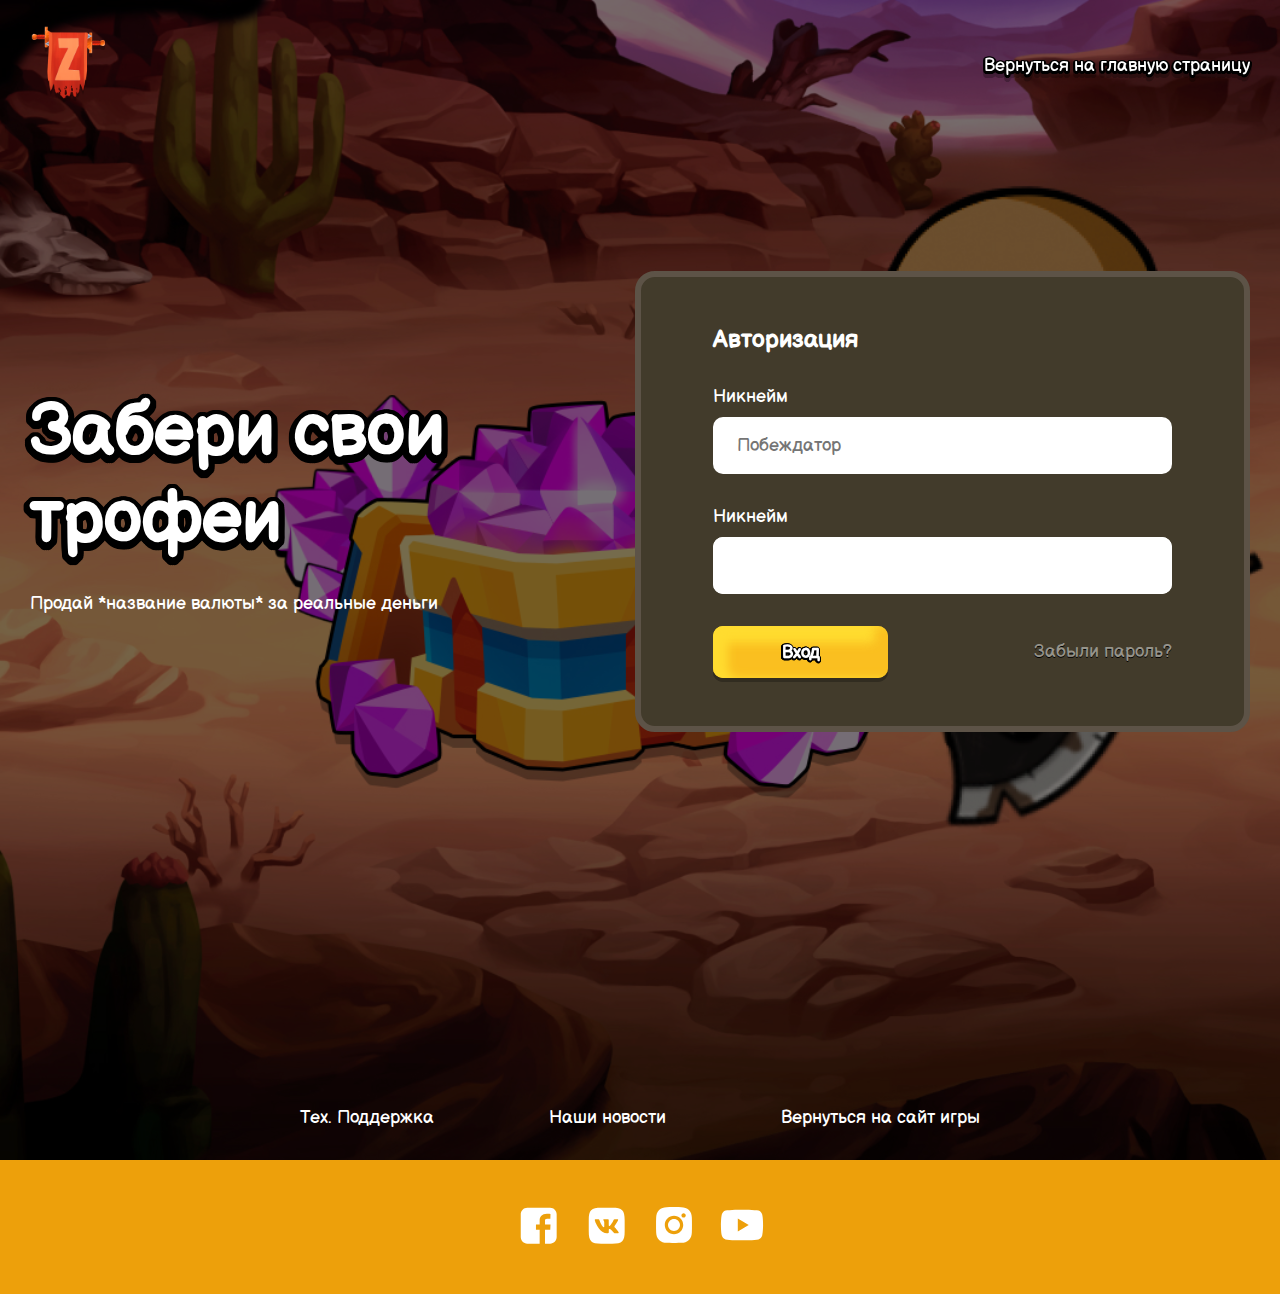
==== index.html @ 7379cda2 "first version" ====
<!DOCTYPE html>
<html lang="en">
  <head>
    <meta charset="UTF-8" />
    <meta http-equiv="X-UA-Compatible" content="IE=edge" />
    <meta name="viewport" content="width=device-width, initial-scale=1.0" />
    <link rel="stylesheet" href="styles/style.css" />
    <title>Zaruba</title>
  </head>
  <body>
    <header class="page-header">
      <nav class="header-nav center">
        <a href=""><img src="assets/header-logo.png" alt="" /></a>
        <a href="">Вернуться на главную страницу</a>
      </nav>
    </header>
    <div class="popup-notification">test</div>
    <main class="center">
      <div class="main-text">
        <h1>Забери свои трофеи</h1>
        <p>Продай *название валюты* за реальные деньги</p>
      </div>
      <form name="authorization-form" action="" class="main-form">
        <h1>Авторизация</h1>
        <label for="nickname">Никнейм</label>
        <input name="nickname" type="text" placeholder="Побеждатор" />
        <div class="password-input">
          <label for="password">Никнейм</label>
          <input name="password" type="password" data-value="" />
          <input type="text" class="input-overlay" />
        </div>
        <div class="form-buttons">
          <button type="submit" class="submit-button yellow-button">
            Вход
          </button>
          <button type="button" class="forgot-password-button">
            Забыли пароль?
          </button>
        </div>
      </form>
      <form name="forgot-password-form" action="" class="forgot-password-form">
        <h1>Восстановление пароля</h1>
        <label for="forgot-password-email">Введите вашу почту</label>
        <input type="email" name="forgot-password-email" />
        <div class="form-buttons">
          <button type="submit" class="submit-email-button yellow-button">
            Отправить
          </button>
          <button type="button" class="remembered-password-button">
            Вспомнили пароль?
          </button>
        </div>
      </form>
    </main>
    <footer class="page-footer">
      <div class="outer-text">
        <a href="#">Тех. Поддержка</a>
        <a href="#">Наши новости</a>
        <a href="#">Вернуться на сайт игры</a>
      </div>
      <div class="social-links">
        <div class="social-links-inside">
          <a href="">
            <svg
              width="46"
              height="46"
              viewBox="0 0 46 46"
              fill="none"
              xmlns="http://www.w3.org/2000/svg"
            >
              <path
                d="M12.3085 5.75C8.67537 5.75 5.75 8.67537 5.75 12.3085V35.1099C5.75 38.743 8.67537 41.6684 12.3085 41.6684H24.6666V27.6265H20.9536V22.571H24.6666V18.2518C24.6666 14.8585 26.8605 11.7428 31.9143 11.7428C33.9605 11.7428 35.4736 11.9392 35.4736 11.9392L35.3546 16.6602C35.3546 16.6602 33.8114 16.6456 32.1275 16.6456C30.3051 16.6456 30.0128 17.4853 30.0128 18.8793V22.5711H35.4994L35.2603 27.6266H30.0128V41.6684H35.1099C38.743 41.6684 41.6683 38.743 41.6683 35.1099V12.3085C41.6683 8.6754 38.743 5.75004 35.1099 5.75004H12.3084L12.3085 5.75Z"
                fill="white"
              />
            </svg>
          </a>
          <a href="">
            <svg
              width="46"
              height="46"
              viewBox="0 0 46 46"
              fill="none"
              xmlns="http://www.w3.org/2000/svg"
            >
              <path
                d="M29.2219 5.75H18.1964C8.13513 5.75 5.75 8.13513 5.75 18.1964V29.2219C5.75 39.2832 8.13513 41.6683 18.1964 41.6683H29.2219C39.2832 41.6683 41.6683 39.2832 41.6683 29.2219V18.1964C41.6683 8.13513 39.2596 5.75 29.2219 5.75ZM34.7464 31.3724H32.139C31.1513 31.3724 30.8471 30.589 29.0704 28.7886C27.5271 27.2925 26.8435 27.0938 26.463 27.0938C25.9254 27.0938 25.7727 27.2453 25.7727 27.9828V30.3387C25.7727 30.9706 25.5741 31.35 23.9017 31.35C21.136 31.35 18.0674 29.6776 15.9157 26.5618C12.6708 21.9958 11.783 18.5758 11.783 17.8687C11.783 17.4882 11.9345 17.1324 12.6652 17.1324H15.2782C15.9393 17.1324 16.1907 17.4366 16.4477 18.1437C17.7396 21.8735 19.8913 25.1408 20.7791 25.1408C21.1069 25.1408 21.2584 24.9893 21.2584 24.1531V20.301C21.1585 18.5242 20.2235 18.3715 20.2235 17.7407C20.2235 17.4366 20.4749 17.1324 20.8779 17.1324H24.987C25.5426 17.1324 25.7469 17.4366 25.7469 18.0909V23.2877C25.7469 23.8489 25.9983 24.0476 26.1499 24.0476C26.4776 24.0476 26.7582 23.8489 27.3654 23.2406C29.2421 21.136 30.5868 17.8911 30.5868 17.8911C30.7618 17.5106 31.066 17.1548 31.7271 17.1548H34.3401C35.1235 17.1548 35.2986 17.5578 35.1235 18.119C34.7958 19.6387 31.598 24.152 31.598 24.152C31.3231 24.6077 31.2175 24.8063 31.598 25.3148C31.8786 25.6953 32.7912 26.4843 33.3984 27.1915C34.5152 28.4598 35.3738 29.5238 35.6028 30.2601C35.8598 30.9908 35.4805 31.3713 34.743 31.3713L34.7464 31.3724Z"
                fill="white"
              />
            </svg>
          </a>
          <a href="">
            <svg
              width="46"
              height="46"
              viewBox="0 0 46 46"
              fill="none"
              xmlns="http://www.w3.org/2000/svg"
            >
              <path
                d="M23.0009 17.0122C19.7037 17.0122 17.0129 19.703 17.0129 23.0003C17.0129 26.2976 19.7037 28.9884 23.0009 28.9884C26.2982 28.9884 28.989 26.2976 28.989 23.0003C28.989 19.703 26.2982 17.0122 23.0009 17.0122ZM40.9607 23.0003C40.9607 20.5206 40.9832 18.0634 40.8439 15.5882C40.7047 12.7132 40.0488 10.1616 37.9465 8.05929C35.8396 5.95246 33.2925 5.30109 30.4175 5.16183C27.9379 5.02258 25.4806 5.04504 23.0054 5.04504C20.5257 5.04504 18.0685 5.02258 15.5933 5.16183C12.7183 5.30109 10.1668 5.95695 8.06442 8.05929C5.95759 10.1661 5.30622 12.7132 5.16696 15.5882C5.0277 18.0679 5.05016 20.5251 5.05016 23.0003C5.05016 25.4755 5.0277 27.9372 5.16696 30.4124C5.30622 33.2874 5.96208 35.839 8.06442 37.9413C10.1713 40.0482 12.7183 40.6995 15.5933 40.8388C18.073 40.978 20.5302 40.9556 23.0054 40.9556C25.4851 40.9556 27.9424 40.978 30.4175 40.8388C33.2925 40.6995 35.8441 40.0437 37.9465 37.9413C40.0533 35.8345 40.7047 33.2874 40.8439 30.4124C40.9877 27.9372 40.9607 25.48 40.9607 23.0003ZM23.0009 32.2138C17.9023 32.2138 13.7875 28.0989 13.7875 23.0003C13.7875 17.9017 17.9023 13.7868 23.0009 13.7868C28.0996 13.7868 32.2144 17.9017 32.2144 23.0003C32.2144 28.0989 28.0996 32.2138 23.0009 32.2138ZM32.5918 15.5612C31.4013 15.5612 30.44 14.5999 30.44 13.4095C30.44 12.2191 31.4013 11.2577 32.5918 11.2577C33.7822 11.2577 34.7435 12.2191 34.7435 13.4095C34.7439 13.6922 34.6885 13.9721 34.5805 14.2334C34.4724 14.4946 34.314 14.7319 34.1141 14.9318C33.9142 15.1317 33.6769 15.2902 33.4156 15.3982C33.1544 15.5062 32.8744 15.5616 32.5918 15.5612Z"
                fill="white"
              />
            </svg>
          </a>
          <a href="">
            <svg
              width="46"
              height="46"
              viewBox="0 0 46 46"
              fill="none"
              xmlns="http://www.w3.org/2000/svg"
            >
              <path
                d="M43.2026 12.4572C42.9626 11.5296 42.492 10.6836 41.8379 10.004C41.1837 9.32444 40.3691 8.83504 39.4754 8.58479C36.1858 7.66675 22.9993 7.66675 22.9993 7.66675C22.9993 7.66675 9.81285 7.66675 6.52329 8.57991C5.62923 8.82934 4.81415 9.31848 4.15991 9.99819C3.50568 10.6779 3.03531 11.5243 2.79606 12.4523C1.91602 15.8706 1.91602 23.0001 1.91602 23.0001C1.91602 23.0001 1.91602 30.1296 2.79606 33.543C3.28078 35.4279 4.71144 36.9124 6.52329 37.4154C9.81285 38.3334 22.9993 38.3334 22.9993 38.3334C22.9993 38.3334 36.1858 38.3334 39.4754 37.4154C41.292 36.9124 42.7179 35.4279 43.2026 33.543C44.0827 30.1296 44.0827 23.0001 44.0827 23.0001C44.0827 23.0001 44.0827 15.8706 43.2026 12.4572ZM18.8109 29.5436V16.4566L29.7291 22.9512L18.8109 29.5436Z"
                fill="white"
              />
            </svg>
          </a>
        </div>
      </div>
    </footer>
    <script src="scripts/main.js"></script>
  </body>
</html>
---- styles/style.css ----
* {
  padding: 0;
  margin: 0;
}

.center {
  max-width: 1220px;
  margin: 0 auto;
}

body {
  background: url("../assets/background.jpg"), rgba(51, 51, 51, 0.68);
  background-size: cover;
  background-repeat: no-repeat;
  position: relative;
  min-height: 100vh;
  background-blend-mode: multiply;
  display: flex;
  flex-direction: column;
  overflow-x: hidden;
}

@font-face {
  font-family: "Balsamiq Sans Regular";
  src: url("../assets/fonts/BalsamiqSans-Regular.ttf");
}
.yellow-button {
  transition: all 0.3s ease-in-out;
  filter: drop-shadow(0px 4px 0px rgba(0, 0, 0, 0.25));
  padding: 20px 37px;
  font-family: "Balsamiq Sans Regular";
  font-weight: 700;
  font-size: 18px;
  line-height: 120%;
  text-align: center;
  color: #ffffff;
  border: 1px solid #000000;
  border: none;
  outline: none;
  background: #ffdc30;
  box-shadow: inset 15px 0px 10px 0px #ffdc30, inset -8px -30px 10px 5px rgba(247, 171, 22, 0.6);
  border-radius: 10px;
  text-shadow: 1.2px 0.5px 0 #000, 1.10868px 0.95924px 0 #000, 0.84852px 1.34852px 0 #000, 0.45924px 1.60868px 0 #000, 0px 1.7px 0 #000, -0.45924px 1.60868px 0 #000, -0.84852px 1.34852px 0 #000, -1.10868px 0.95924px 0 #000, -1.2px 0.5px 0 #000, -1.10868px 0.04076px 0 #000, -0.84852px -0.34852px 0 #000, -0.45924px -0.60868px 0 #000, 0px -0.7px 0 #000, 0.45924px -0.60868px 0 #000, 0.84852px -0.34852px 0 #000, 1.10868px 0.04076px 0 #000;
}
.yellow-button:hover, .yellow-button:focus {
  cursor: pointer;
  background: #ffdc30;
  box-shadow: none;
}

.page-header {
  padding: 25px 0 20px 0;
  margin-bottom: 145px;
}
.page-header .header-nav {
  display: flex;
  justify-content: space-between;
  align-items: center;
}
.page-header .header-nav a {
  font-family: "Balsamiq Sans Regular";
  color: #fff;
  text-decoration: none;
  font-size: 18px;
  line-height: 120%;
  text-shadow: 2px 1px 0 #000, 1.8478px 1.7654px 0 #000, 1.4142px 2.4142px 0 #000, 0.7654px 2.8478px 0 #000, 0px 3px 0 #000, -0.7654px 2.8478px 0 #000, -1.4142px 2.4142px 0 #000, -1.8478px 1.7654px 0 #000, -2px 1px 0 #000, -1.8478px 0.2346px 0 #000, -1.4142px -0.4142px 0 #000, -0.7654px -0.8478px 0 #000, 0px -1px 0 #000, 0.7654px -0.8478px 0 #000, 1.4142px -0.4142px 0 #000, 1.8478px 0.2346px 0 #000;
  filter: drop-shadow(0px 4px 0px rgba(0, 0, 0, 0.25));
}
.page-header .header-nav a img {
  max-height: 75px;
  max-width: 75px;
}

.popup-notification {
  display: inline-block;
  padding: 34px 72px;
  background: #423b2b;
  border: 6px solid #5d5347;
  box-sizing: border-box;
  border-radius: 20px;
  font-family: "Balsamiq Sans Regular";
  font-size: 24px;
  color: #fff;
  display: flex;
  justify-content: space-between;
  align-items: center;
  position: absolute;
  right: -100%;
  transition: all 0.6s ease-in-out;
}

main {
  display: flex;
  justify-content: space-between;
  align-items: center;
  padding-bottom: 375px;
}
main .main-text {
  margin-right: 170px;
}
main .main-text h1 {
  font-family: "Balsamiq Sans Regular";
  font-weight: bold;
  color: #fff;
  font-size: 72px;
  margin-bottom: 30px;
  text-shadow: 6px 2px 0 #000, 5.5434px 4.2962px 0 #000, 4.2426px 6.2426px 0 #000, 2.2962px 7.5434px 0 #000, 0px 8px 0 #000, -2.2962px 7.5434px 0 #000, -4.2426px 6.2426px 0 #000, -5.5434px 4.2962px 0 #000, -6px 2px 0 #000, -5.5434px -0.2962px 0 #000, -4.2426px -2.2426px 0 #000, -2.2962px -3.5434px 0 #000, 0px -4px 0 #000, 2.2962px -3.5434px 0 #000, 4.2426px -2.2426px 0 #000, 5.5434px -0.2962px 0 #000;
}
main .main-text p {
  font-family: "Balsamiq Sans Regular";
  color: #fff;
  font-size: 18px;
}
main form {
  display: flex;
  flex-direction: column;
  flex-wrap: wrap;
  padding: 48px 72px;
  background: #423b2b;
  border: 6px solid #5d5347;
  box-sizing: border-box;
  min-width: 615px;
  border-radius: 20px;
  font-family: "Balsamiq Sans Regular";
  color: #fff;
}
main form h1 {
  font-size: 24px;
  margin-bottom: 32px;
}
main form label {
  font-size: 18px;
  margin-bottom: 10px;
}
main form input {
  padding: 16px 22px;
  border: none;
  outline: none;
  border-radius: 10px;
  border: 2px solid transparent;
  box-sizing: border-box;
  font-size: 18px;
  font-family: "Balsamiq Sans Regular";
}
main form input:not(last-of-type) {
  margin-bottom: 24px;
}
main form input:last-of-type {
  margin-bottom: 32px;
}
main form .form-buttons {
  display: flex;
  justify-content: space-between;
  align-items: center;
}
main form .form-buttons button:first-of-type {
  display: inline-block;
  width: 175px;
  padding: 16px 0px;
  max-height: 52px;
}
main form .form-buttons button:last-of-type {
  background: transparent;
  border: none;
  outline: none;
  font-family: "Balsamiq Sans Regular";
  font-size: 18px;
  color: #96948b;
  text-shadow: 0px 1px 0px #000000;
}
main form .password-input {
  display: flex;
  flex-direction: column;
  position: relative;
  margin-bottom: 32px;
}
main form .password-input input {
  margin-bottom: 0;
}
main form .password-input .input-overlay {
  position: absolute;
  bottom: 0;
  left: 0;
  width: 100%;
  margin-bottom: 0;
  z-index: 100;
}
main .forgot-password-form {
  display: none;
  margin-bottom: 121px;
}

.page-footer {
  margin-top: auto;
}
.page-footer .outer-text {
  margin: 0 auto;
  max-width: 680px;
  display: flex;
  justify-content: space-between;
  margin-bottom: 32px;
}
.page-footer .outer-text a {
  font-family: "Balsamiq Sans Regular";
  color: #fff;
  font-size: 18px;
  text-decoration: none;
}
.page-footer .social-links {
  width: 100%;
  background: #eda00b;
  padding: 42px 0;
}
.page-footer .social-links .social-links-inside {
  max-width: 250px;
  margin: 0 auto;
  display: flex;
  justify-content: space-between;
}

/*# sourceMappingURL=style.css.map */
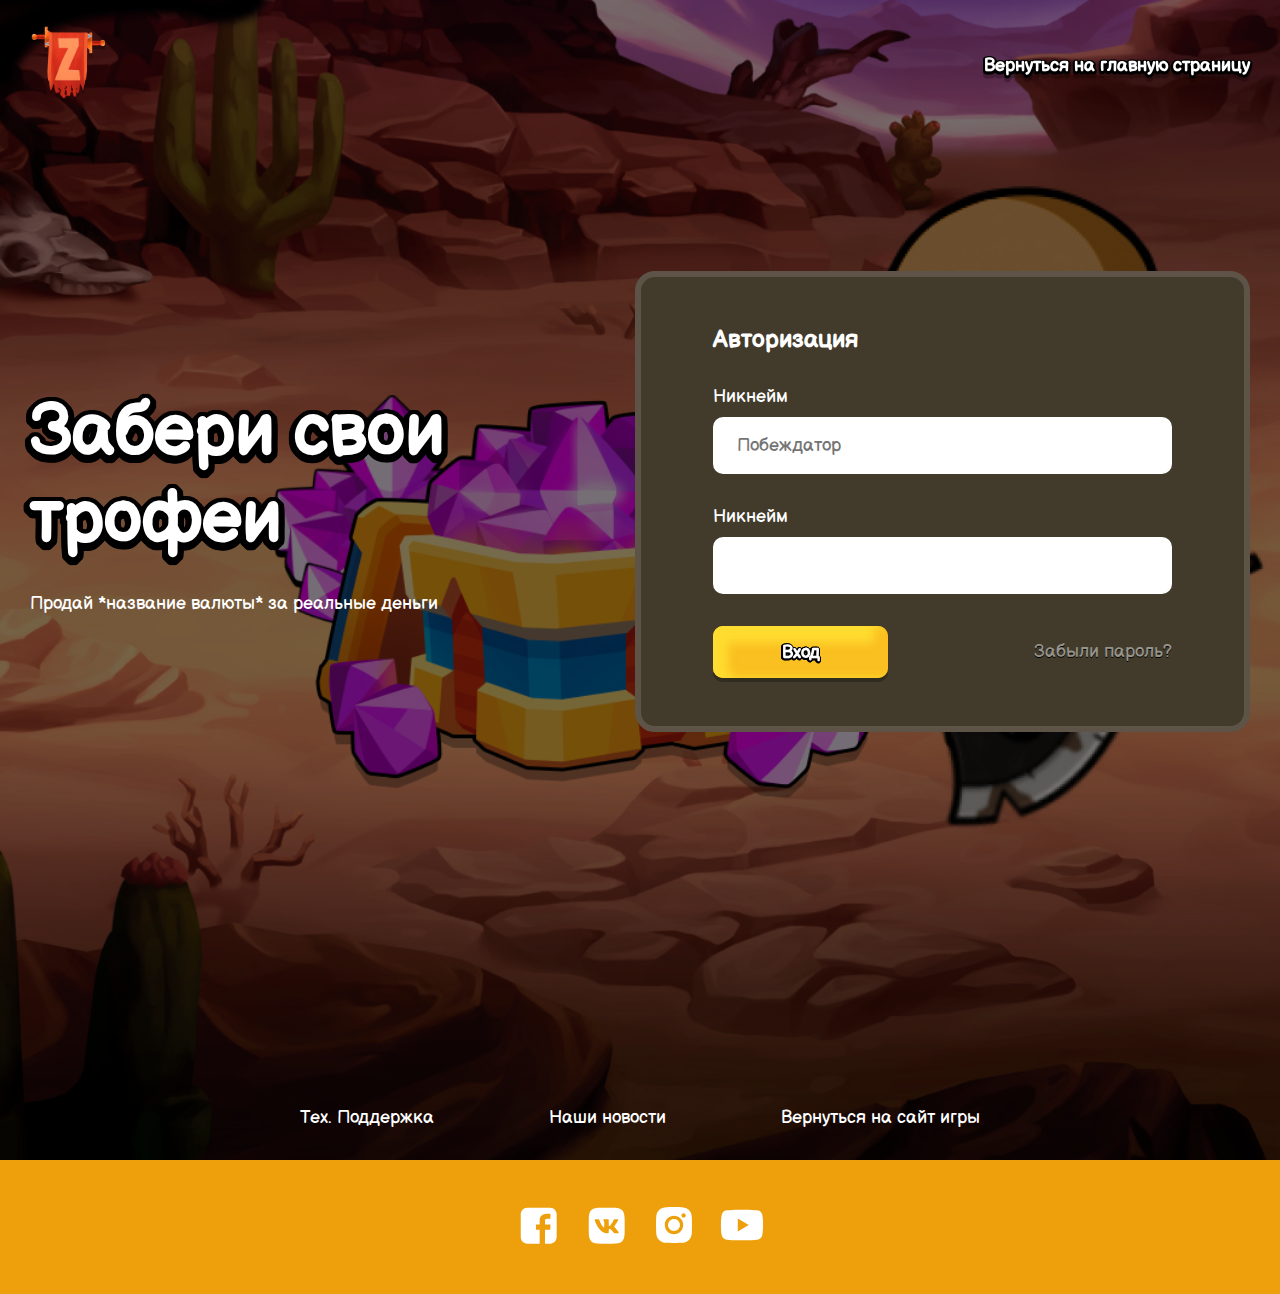
==== commit c1c6c574: "adaptivity" ====
--- a/index.html
+++ b/index.html
@@ -27,7 +27,7 @@
         <div class="password-input">
           <label for="password">Никнейм</label>
           <input name="password" type="password" data-value="" />
-          <input type="text" class="input-overlay" />
+          <!-- <input type="text" class="input-overlay" /> -->
         </div>
         <div class="form-buttons">
           <button type="submit" class="submit-button yellow-button">
@@ -43,7 +43,10 @@
         <label for="forgot-password-email">Введите вашу почту</label>
         <input type="email" name="forgot-password-email" />
         <div class="form-buttons">
-          <button type="submit" class="submit-email-button yellow-button">
+          <button
+            type="submit"
+            class="submit-email-button submit-button yellow-button"
+          >
             Отправить
           </button>
           <button type="button" class="remembered-password-button">
--- a/styles/style.css
+++ b/styles/style.css
@@ -65,6 +65,7 @@
   line-height: 120%;
   text-shadow: 2px 1px 0 #000, 1.8478px 1.7654px 0 #000, 1.4142px 2.4142px 0 #000, 0.7654px 2.8478px 0 #000, 0px 3px 0 #000, -0.7654px 2.8478px 0 #000, -1.4142px 2.4142px 0 #000, -1.8478px 1.7654px 0 #000, -2px 1px 0 #000, -1.8478px 0.2346px 0 #000, -1.4142px -0.4142px 0 #000, -0.7654px -0.8478px 0 #000, 0px -1px 0 #000, 0.7654px -0.8478px 0 #000, 1.4142px -0.4142px 0 #000, 1.8478px 0.2346px 0 #000;
   filter: drop-shadow(0px 4px 0px rgba(0, 0, 0, 0.25));
+  font-weight: bold;
 }
 .page-header .header-nav a img {
   max-height: 75px;
@@ -85,7 +86,7 @@
   justify-content: space-between;
   align-items: center;
   position: absolute;
-  right: -100%;
+  right: -200%;
   transition: all 0.6s ease-in-out;
 }
 
@@ -167,6 +168,7 @@
   font-size: 18px;
   color: #96948b;
   text-shadow: 0px 1px 0px #000000;
+  cursor: pointer;
 }
 main form .password-input {
   display: flex;
@@ -176,14 +178,6 @@
 }
 main form .password-input input {
   margin-bottom: 0;
-}
-main form .password-input .input-overlay {
-  position: absolute;
-  bottom: 0;
-  left: 0;
-  width: 100%;
-  margin-bottom: 0;
-  z-index: 100;
 }
 main .forgot-password-form {
   display: none;
@@ -218,4 +212,76 @@
   justify-content: space-between;
 }
 
+@media (max-width: 375px) {
+  .center {
+    box-sizing: border-box;
+    width: 100%;
+    max-width: 100%;
+    padding: 0 15px;
+  }
+
+  .popup-notification {
+    padding: 24px !important;
+    width: 330px;
+    font-size: 14px !important;
+    position: fixed !important;
+  }
+
+  .page-header {
+    padding: 12px 0 25px 0 !important;
+    margin-bottom: 0 !important;
+  }
+
+  main .main-text {
+    display: none;
+  }
+  main .main-form,
+main .forgot-password-form {
+    max-width: 100% !important;
+    width: 100% !important;
+    min-width: 100%;
+    padding: 45px 38px 48px 38px;
+    margin-bottom: 48px;
+  }
+  main .main-form h1,
+main .forgot-password-form h1 {
+    margin-bottom: 24px;
+  }
+  main .main-form label,
+main .forgot-password-form label {
+    font-size: 16px;
+  }
+  main .main-form input:not(:last-of-type),
+main .forgot-password-form input:not(:last-of-type) {
+    margin-bottom: 24px;
+  }
+  main .main-form .password-input,
+main .forgot-password-form .password-input {
+    margin-bottom: 24px;
+  }
+  main .main-form .form-buttons,
+main .forgot-password-form .form-buttons {
+    flex-direction: column;
+  }
+  main .main-form .form-buttons .submit-button,
+main .forgot-password-form .form-buttons .submit-button {
+    margin-bottom: 24px;
+  }
+  main .forgot-password-form {
+    margin-bottom: 135px;
+  }
+
+  .page-footer .outer-text {
+    flex-direction: column;
+    align-items: center;
+    margin-bottom: 48px !important;
+  }
+  .page-footer .outer-text a:not(:last-of-type) {
+    margin-bottom: 11px;
+  }
+  .page-footer .social-links {
+    padding: 24px 0 !important;
+  }
+}
+
 /*# sourceMappingURL=style.css.map */
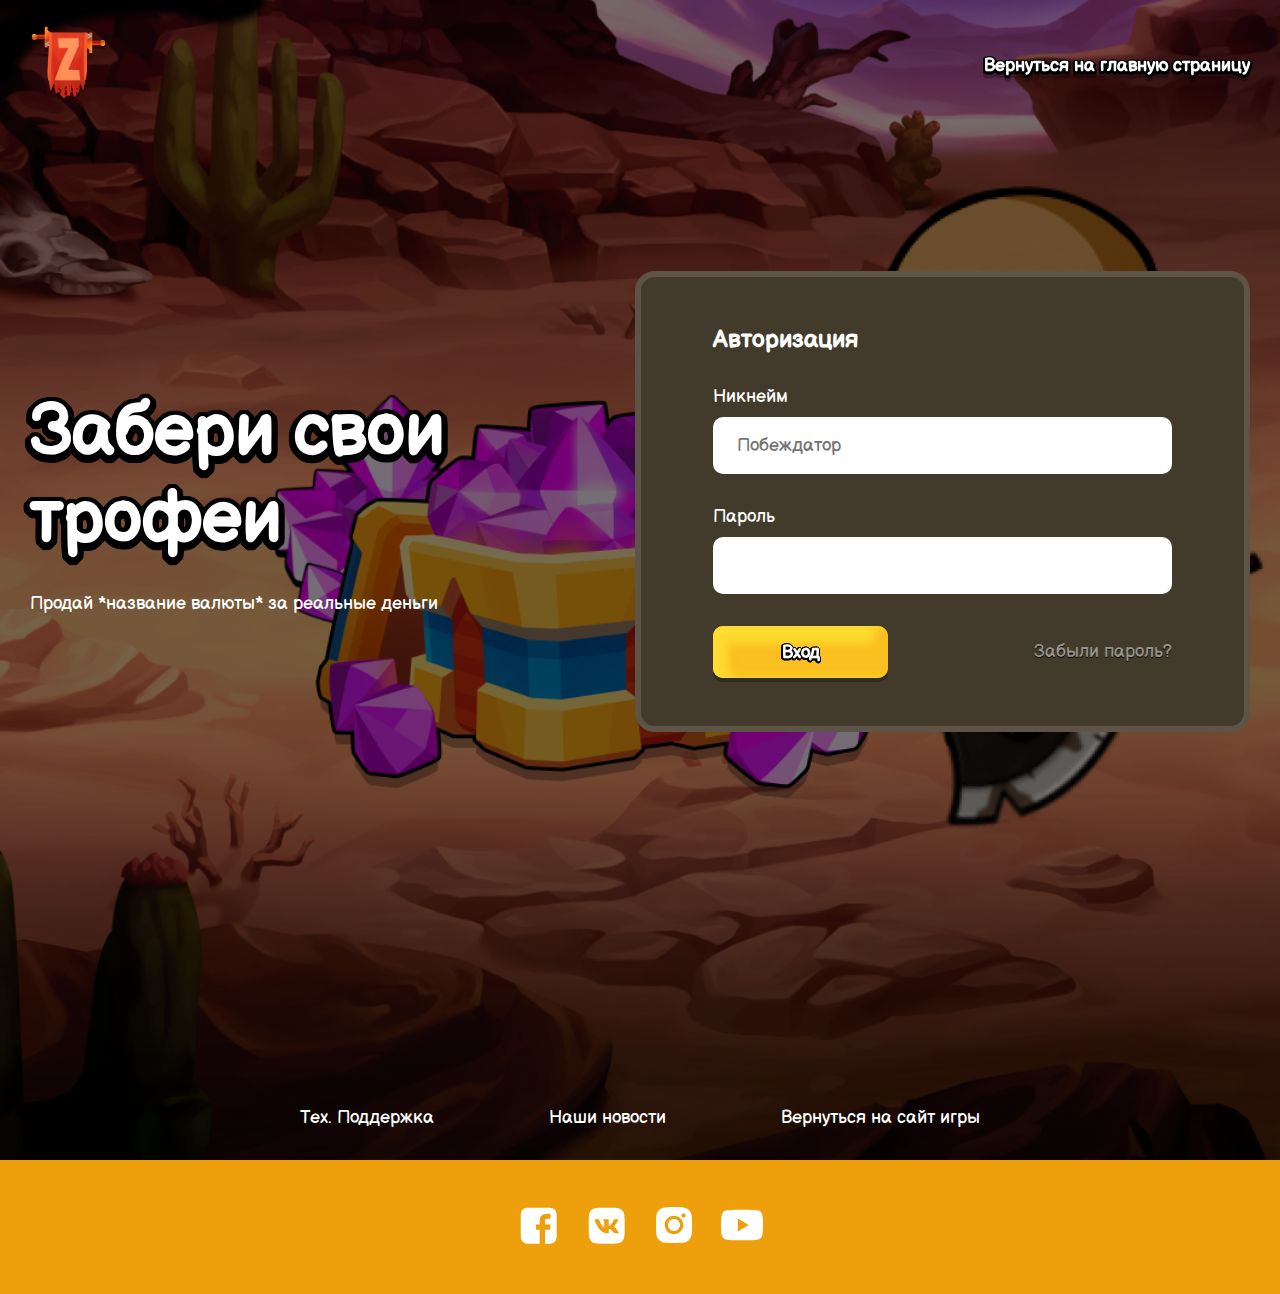
==== commit 14b0b75b: "fixed form text" ====
--- a/index.html
+++ b/index.html
@@ -25,7 +25,7 @@
         <label for="nickname">Никнейм</label>
         <input name="nickname" type="text" placeholder="Побеждатор" />
         <div class="password-input">
-          <label for="password">Никнейм</label>
+          <label for="password">Пароль</label>
           <input name="password" type="password" data-value="" />
           <!-- <input type="text" class="input-overlay" /> -->
         </div>
